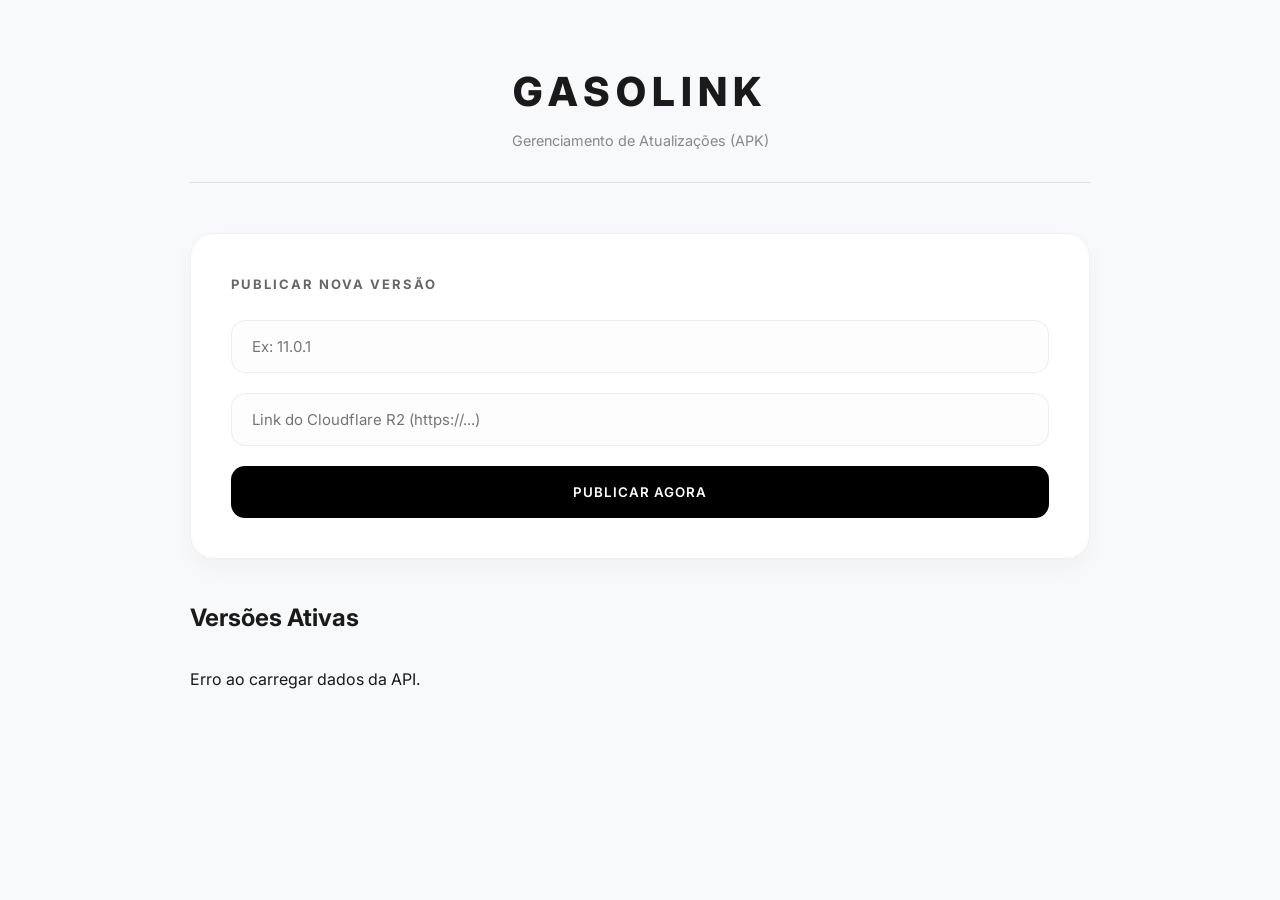
==== sistema.html @ 587d4e15 "feat: login restrito e estrutura de versoes" ====
<!doctype html>
<html lang="pt-br">
  <head>
    <meta charset="UTF-8" />
    <meta name="viewport" content="width=device-width, initial-scale=1.0" />
    <title>Gasolink | Painel de Versões</title>
    <link rel="stylesheet" href="./style/sistema.css" />
  </head>
  <body>
    <div class="container">
      <header>
        <h1>GASOLINK</h1>
        <p>Gerenciamento de Atualizações (APK)</p>
      </header>

      <section class="form-section">
        <h2 id="form-title">Publicar Nova Versão</h2>
        <input type="hidden" id="version-id" />
        <input type="text" id="nomeVersao" placeholder="Ex: 11.0.1" />
        <input
          type="text"
          id="link"
          placeholder="Link do Cloudflare R2 (https://...)"
        />
        <button id="btn-save" onclick="salvarVersao()">PUBLICAR AGORA</button>
        <button
          id="btn-cancel"
          onclick="limparFormulario()"
          style="display: none; background: #555"
        >
          CANCELAR
        </button>
      </section>

      <section class="list-section">
        <h2>Versões Ativas</h2>
        <div id="lista-versoes" class="grid-versoes">
          <p>Carregando versões...</p>
        </div>
      </section>
    </div>
    <script src="./script/sistema.js"></script>
  </body>
</html>
---- style/sistema.css ----
@import url('https://fonts.googleapis.com/css2?family=Inter:wght@400;600;800&display=swap');

* { 
    margin: 0; 
    padding: 0; 
    box-sizing: border-box; 
    font-family: 'Inter', sans-serif; 
}

body { 
    background-color: #f8f9fa; /* Cinza bem claro para destacar os cards brancos */
    color: #1a1a1a; 
    padding: 60px 20px; 
    line-height: 1.6;
}

.container { 
    max-width: 900px; 
    margin: 0 auto; 
}

/* Header mais elegante */
header { 
    margin-bottom: 50px; 
    border-bottom: 1px solid rgba(0,0,0,0.1); 
    padding-bottom: 30px; 
    text-align: center;
}

header h1 { 
    letter-spacing: 6px; 
    font-weight: 800; 
    text-transform: uppercase;
    font-size: 2.5rem;
}

header p {
    opacity: 0.5;
    font-size: 0.9rem;
    margin-top: 5px;
}

/* Seção de Formulário Estilo Card */
.form-section { 
    background: #ffffff; 
    padding: 40px; 
    margin-bottom: 40px; 
    border-radius: 24px; 
    box-shadow: 0 10px 25px rgba(0,0,0,0.03); /* Sombra suave */
    border: 1px solid #f1f1f1;
}

.form-section h2 { 
    margin-bottom: 25px; 
    font-size: 13px; 
    text-transform: uppercase; 
    letter-spacing: 2px; 
    font-weight: 700;
    color: #666;
}

/* Inputs arredondados e modernos */
input { 
    width: 100%; 
    padding: 16px 20px; 
    margin-bottom: 20px; 
    border: 1.5px solid #eee; 
    background: #fdfdfd; 
    font-size: 15px; 
    outline: none; 
    border-radius: 14px;
    transition: all 0.3s ease;
}

input:focus { 
    border-color: #000; 
    background: #fff;
    box-shadow: 0 0 0 4px rgba(0,0,0,0.05);
}

/* Botão Principal com Micro-interação */
button { 
    background: #000; 
    color: #fff; 
    border: none; 
    padding: 18px 35px; 
    font-weight: 600; 
    cursor: pointer; 
    letter-spacing: 1px; 
    border-radius: 14px;
    transition: all 0.3s cubic-bezier(0.4, 0, 0.2, 1);
    width: 100%;
}

button:hover { 
    transform: translateY(-2px);
    box-shadow: 0 8px 20px rgba(0,0,0,0.15);
}

button:active {
    transform: translateY(0);
}

/* Listagem de Versões */
.grid-versoes { 
    display: flex; 
    flex-direction: column; 
    gap: 18px; 
    margin-top: 30px; 
}

.card-versao { 
    background: #fff;
    border: 1px solid #f1f1f1; 
    padding: 24px; 
    display: flex; 
    justify-content: space-between; 
    align-items: center; 
    border-radius: 20px;
    transition: all 0.3s ease;
}

.card-versao:hover {
    border-color: #000;
    box-shadow: 0 5px 15px rgba(0,0,0,0.02);
}

.card-info h3 { 
    font-size: 20px; 
    font-weight: 800;
    margin-bottom: 4px; 
}

.card-info p { 
    font-size: 13px; 
    color: #2563eb; /* Azul sutil para links */
    opacity: 0.8; 
    word-break: break-all;
    font-weight: 500;
}

/* Botões de Ação Menores */
.actions { 
    display: flex; 
    gap: 12px; 
}

.btn-edit { 
    background: #f4f4f4; 
    color: #000;
    padding: 10px 20px; 
    font-size: 12px; 
    width: auto;
    border-radius: 10px;
}

.btn-edit:hover {
    background: #000;
    color: #fff;
}

.btn-delete { 
    background: #fff0f0; 
    color: #ff3b30;
    padding: 10px 20px; 
    font-size: 12px; 
    width: auto;
    border-radius: 10px;
}

.btn-delete:hover {
    background: #ff3b30;
    color: #fff;
    box-shadow: 0 4px 12px rgba(255, 59, 48, 0.2);
}

/* Responsividade */
@media (max-width: 600px) {
    .card-versao {
        flex-direction: column;
        align-items: flex-start;
        gap: 20px;
    }
    .actions {
        width: 100%;
    }
    .actions button {
        flex: 1;
    }
}
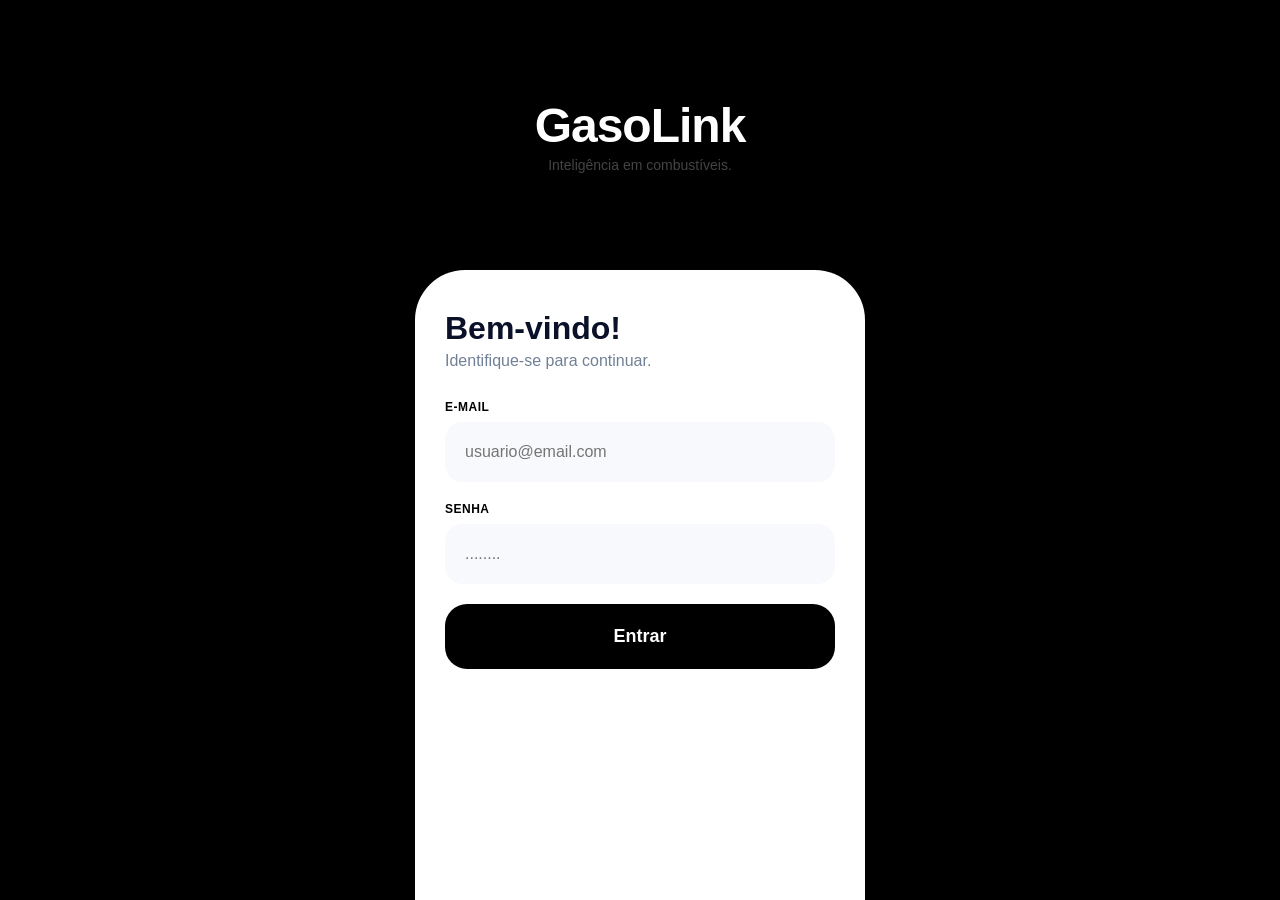
==== commit f9666b4b: "adicionamento de camadas de segurançã" ====
--- a/sistema.html
+++ b/sistema.html
@@ -3,13 +3,45 @@
   <head>
     <meta charset="UTF-8" />
     <meta name="viewport" content="width=device-width, initial-scale=1.0" />
+
+    <meta
+      http-equiv="Cache-Control"
+      content="no-cache, no-store, must-revalidate"
+    />
+    <meta http-equiv="Pragma" content="no-cache" />
+    <meta http-equiv="Expires" content="0" />
+
+    <script src="./script/core-min.js"></script>
+
     <title>Gasolink | Painel de Versões</title>
     <link rel="stylesheet" href="./style/sistema.css" />
   </head>
   <body>
     <div class="container">
       <header>
-        <h1>GASOLINK</h1>
+        <div
+          style="
+            display: flex;
+            justify-content: space-between;
+            align-items: center;
+          "
+        >
+          <h1>GASOLINK</h1>
+          <button
+            onclick="fazerLogout()"
+            style="
+              background: #ff4444;
+              padding: 5px 15px;
+              border-radius: 5px;
+              cursor: pointer;
+              border: none;
+              color: white;
+              font-weight: bold;
+            "
+          >
+            SAIR
+          </button>
+        </div>
         <p>Gerenciamento de Atualizações (APK)</p>
       </header>
 
@@ -39,6 +71,15 @@
         </div>
       </section>
     </div>
+
     <script src="./script/sistema.js"></script>
+
+    <script>
+      // Função simples de logout para o botão que adicionamos
+      function fazerLogout() {
+        localStorage.removeItem("_gl_session");
+        window.location.replace("index.html");
+      }
+    </script>
   </body>
 </html>
--- a/style/sistema.css
+++ b/style/sistema.css
@@ -1,190 +1,190 @@
-@import url('https://fonts.googleapis.com/css2?family=Inter:wght@400;600;800&display=swap');
+@import url("https://fonts.googleapis.com/css2?family=Inter:wght@400;600;800&display=swap");
 
-* { 
-    margin: 0; 
-    padding: 0; 
-    box-sizing: border-box; 
-    font-family: 'Inter', sans-serif; 
+* {
+  margin: 0;
+  padding: 0;
+  box-sizing: border-box;
+  font-family: "Inter", sans-serif;
 }
 
-body { 
-    background-color: #f8f9fa; /* Cinza bem claro para destacar os cards brancos */
-    color: #1a1a1a; 
-    padding: 60px 20px; 
-    line-height: 1.6;
+body {
+  background-color: #f8f9fa; /* Cinza bem claro para destacar os cards brancos */
+  color: #1a1a1a;
+  padding: 60px 20px;
+  line-height: 1.6;
 }
 
-.container { 
-    max-width: 900px; 
-    margin: 0 auto; 
+.container {
+  max-width: 900px;
+  margin: 0 auto;
 }
 
 /* Header mais elegante */
-header { 
-    margin-bottom: 50px; 
-    border-bottom: 1px solid rgba(0,0,0,0.1); 
-    padding-bottom: 30px; 
-    text-align: center;
+header {
+  margin-bottom: 50px;
+  border-bottom: 1px solid rgba(0, 0, 0, 0.1);
+  padding-bottom: 30px;
+  text-align: center;
 }
 
-header h1 { 
-    letter-spacing: 6px; 
-    font-weight: 800; 
-    text-transform: uppercase;
-    font-size: 2.5rem;
+header h1 {
+  letter-spacing: 6px;
+  font-weight: 800;
+  text-transform: uppercase;
+  font-size: 2.5rem;
 }
 
 header p {
-    opacity: 0.5;
-    font-size: 0.9rem;
-    margin-top: 5px;
+  opacity: 0.5;
+  font-size: 0.9rem;
+  margin-top: 5px;
 }
 
 /* Seção de Formulário Estilo Card */
-.form-section { 
-    background: #ffffff; 
-    padding: 40px; 
-    margin-bottom: 40px; 
-    border-radius: 24px; 
-    box-shadow: 0 10px 25px rgba(0,0,0,0.03); /* Sombra suave */
-    border: 1px solid #f1f1f1;
+.form-section {
+  background: #ffffff;
+  padding: 40px;
+  margin-bottom: 40px;
+  border-radius: 24px;
+  box-shadow: 0 10px 25px rgba(0, 0, 0, 0.03); /* Sombra suave */
+  border: 1px solid #f1f1f1;
 }
 
-.form-section h2 { 
-    margin-bottom: 25px; 
-    font-size: 13px; 
-    text-transform: uppercase; 
-    letter-spacing: 2px; 
-    font-weight: 700;
-    color: #666;
+.form-section h2 {
+  margin-bottom: 25px;
+  font-size: 13px;
+  text-transform: uppercase;
+  letter-spacing: 2px;
+  font-weight: 700;
+  color: #666;
 }
 
 /* Inputs arredondados e modernos */
-input { 
-    width: 100%; 
-    padding: 16px 20px; 
-    margin-bottom: 20px; 
-    border: 1.5px solid #eee; 
-    background: #fdfdfd; 
-    font-size: 15px; 
-    outline: none; 
-    border-radius: 14px;
-    transition: all 0.3s ease;
+input {
+  width: 100%;
+  padding: 16px 20px;
+  margin-bottom: 20px;
+  border: 1.5px solid #eee;
+  background: #fdfdfd;
+  font-size: 15px;
+  outline: none;
+  border-radius: 14px;
+  transition: all 0.3s ease;
 }
 
-input:focus { 
-    border-color: #000; 
-    background: #fff;
-    box-shadow: 0 0 0 4px rgba(0,0,0,0.05);
+input:focus {
+  border-color: #000;
+  background: #fff;
+  box-shadow: 0 0 0 4px rgba(0, 0, 0, 0.05);
 }
 
 /* Botão Principal com Micro-interação */
-button { 
-    background: #000; 
-    color: #fff; 
-    border: none; 
-    padding: 18px 35px; 
-    font-weight: 600; 
-    cursor: pointer; 
-    letter-spacing: 1px; 
-    border-radius: 14px;
-    transition: all 0.3s cubic-bezier(0.4, 0, 0.2, 1);
-    width: 100%;
+button {
+  background: #000;
+  color: #fff;
+  border: none;
+  padding: 18px 35px;
+  font-weight: 600;
+  cursor: pointer;
+  letter-spacing: 1px;
+  border-radius: 14px;
+  transition: all 0.3s cubic-bezier(0.4, 0, 0.2, 1);
+  width: 100%;
 }
 
-button:hover { 
-    transform: translateY(-2px);
-    box-shadow: 0 8px 20px rgba(0,0,0,0.15);
+button:hover {
+  transform: translateY(-2px);
+  box-shadow: 0 8px 20px rgba(0, 0, 0, 0.15);
 }
 
 button:active {
-    transform: translateY(0);
+  transform: translateY(0);
 }
 
 /* Listagem de Versões */
-.grid-versoes { 
-    display: flex; 
-    flex-direction: column; 
-    gap: 18px; 
-    margin-top: 30px; 
+.grid-versoes {
+  display: flex;
+  flex-direction: column;
+  gap: 18px;
+  margin-top: 30px;
 }
 
-.card-versao { 
-    background: #fff;
-    border: 1px solid #f1f1f1; 
-    padding: 24px; 
-    display: flex; 
-    justify-content: space-between; 
-    align-items: center; 
-    border-radius: 20px;
-    transition: all 0.3s ease;
+.card-versao {
+  background: #fff;
+  border: 1px solid #f1f1f1;
+  padding: 24px;
+  display: flex;
+  justify-content: space-between;
+  align-items: center;
+  border-radius: 20px;
+  transition: all 0.3s ease;
 }
 
 .card-versao:hover {
-    border-color: #000;
-    box-shadow: 0 5px 15px rgba(0,0,0,0.02);
+  border-color: #000;
+  box-shadow: 0 5px 15px rgba(0, 0, 0, 0.02);
 }
 
-.card-info h3 { 
-    font-size: 20px; 
-    font-weight: 800;
-    margin-bottom: 4px; 
+.card-info h3 {
+  font-size: 20px;
+  font-weight: 800;
+  margin-bottom: 4px;
 }
 
-.card-info p { 
-    font-size: 13px; 
-    color: #2563eb; /* Azul sutil para links */
-    opacity: 0.8; 
-    word-break: break-all;
-    font-weight: 500;
+.card-info p {
+  font-size: 13px;
+  color: #2563eb; /* Azul sutil para links */
+  opacity: 0.8;
+  word-break: break-all;
+  font-weight: 500;
 }
 
 /* Botões de Ação Menores */
-.actions { 
-    display: flex; 
-    gap: 12px; 
+.actions {
+  display: flex;
+  gap: 12px;
 }
 
-.btn-edit { 
-    background: #f4f4f4; 
-    color: #000;
-    padding: 10px 20px; 
-    font-size: 12px; 
-    width: auto;
-    border-radius: 10px;
+.btn-edit {
+  background: #f4f4f4;
+  color: #000;
+  padding: 10px 20px;
+  font-size: 12px;
+  width: auto;
+  border-radius: 10px;
 }
 
 .btn-edit:hover {
-    background: #000;
-    color: #fff;
+  background: #000;
+  color: #fff;
 }
 
-.btn-delete { 
-    background: #fff0f0; 
-    color: #ff3b30;
-    padding: 10px 20px; 
-    font-size: 12px; 
-    width: auto;
-    border-radius: 10px;
+.btn-delete {
+  background: #fff0f0;
+  color: #ff3b30;
+  padding: 10px 20px;
+  font-size: 12px;
+  width: auto;
+  border-radius: 10px;
 }
 
 .btn-delete:hover {
-    background: #ff3b30;
-    color: #fff;
-    box-shadow: 0 4px 12px rgba(255, 59, 48, 0.2);
+  background: #ff3b30;
+  color: #fff;
+  box-shadow: 0 4px 12px rgba(255, 59, 48, 0.2);
 }
 
 /* Responsividade */
 @media (max-width: 600px) {
-    .card-versao {
-        flex-direction: column;
-        align-items: flex-start;
-        gap: 20px;
-    }
-    .actions {
-        width: 100%;
-    }
-    .actions button {
-        flex: 1;
-    }
-}+  .card-versao {
+    flex-direction: column;
+    align-items: flex-start;
+    gap: 20px;
+  }
+  .actions {
+    width: 100%;
+  }
+  .actions button {
+    flex: 1;
+  }
+}
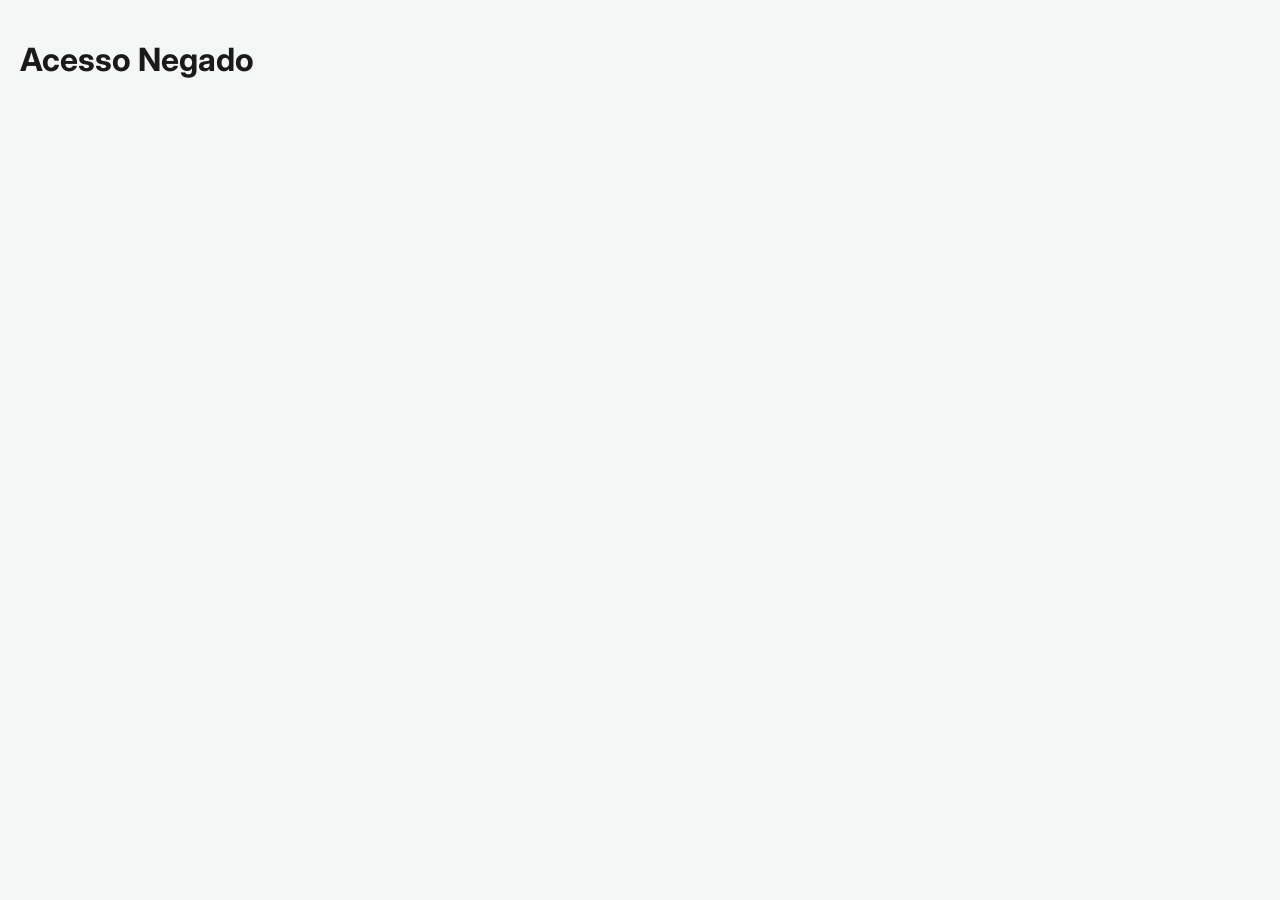
==== commit 296d4e34: "sistema atualizado mais camadas de segurança" ====
--- a/sistema.html
+++ b/sistema.html
@@ -3,83 +3,41 @@
   <head>
     <meta charset="UTF-8" />
     <meta name="viewport" content="width=device-width, initial-scale=1.0" />
-
-    <meta
-      http-equiv="Cache-Control"
-      content="no-cache, no-store, must-revalidate"
-    />
-    <meta http-equiv="Pragma" content="no-cache" />
-    <meta http-equiv="Expires" content="0" />
-
-    <script src="./script/core-min.js"></script>
-
     <title>Gasolink | Painel de Versões</title>
     <link rel="stylesheet" href="./style/sistema.css" />
   </head>
   <body>
     <div class="container">
       <header>
-        <div
-          style="
-            display: flex;
-            justify-content: space-between;
-            align-items: center;
-          "
-        >
-          <h1>GASOLINK</h1>
-          <button
-            onclick="fazerLogout()"
-            style="
-              background: #ff4444;
-              padding: 5px 15px;
-              border-radius: 5px;
-              cursor: pointer;
-              border: none;
-              color: white;
-              font-weight: bold;
-            "
-          >
-            SAIR
-          </button>
-        </div>
+        <h1>GASOLINK</h1>
         <p>Gerenciamento de Atualizações (APK)</p>
       </header>
 
       <section class="form-section">
-        <h2 id="form-title">Publicar Nova Versão</h2>
+        <div class="form-header">
+            <h2 id="form-title">Publicar Nova Versão</h2>
+            <button class="btn-logout" onclick="logout()" title="Sair do Painel">SAIR</button>
+        </div>
+        
         <input type="hidden" id="version-id" />
-        <input type="text" id="nomeVersao" placeholder="Ex: 11.0.1" />
-        <input
-          type="text"
-          id="link"
-          placeholder="Link do Cloudflare R2 (https://...)"
-        />
-        <button id="btn-save" onclick="salvarVersao()">PUBLICAR AGORA</button>
-        <button
-          id="btn-cancel"
-          onclick="limparFormulario()"
-          style="display: none; background: #555"
-        >
-          CANCELAR
-        </button>
+        <div class="input-group">
+            <input type="text" id="nomeVersao" placeholder="Ex: 11.0.1" />
+            <input type="text" id="link" placeholder="Link do Cloudflare R2 (https://...)" />
+        </div>
+        
+        <div class="button-group">
+            <button id="btn-save" onclick="salvarVersao()">PUBLICAR AGORA</button>
+            <button id="btn-cancel" onclick="limparFormulario()" style="display: none; background: #666">CANCELAR</button>
+        </div>
       </section>
 
       <section class="list-section">
         <h2>Versões Ativas</h2>
         <div id="lista-versoes" class="grid-versoes">
-          <p>Carregando versões...</p>
+          <p class="loading">Carregando versões...</p>
         </div>
       </section>
     </div>
-
     <script src="./script/sistema.js"></script>
-
-    <script>
-      // Função simples de logout para o botão que adicionamos
-      function fazerLogout() {
-        localStorage.removeItem("_gl_session");
-        window.location.replace("index.html");
-      }
-    </script>
   </body>
-</html>
+</html>
--- a/style/sistema.css
+++ b/style/sistema.css
@@ -1,190 +1,57 @@
 @import url("https://fonts.googleapis.com/css2?family=Inter:wght@400;600;800&display=swap");
 
-* {
-  margin: 0;
-  padding: 0;
-  box-sizing: border-box;
-  font-family: "Inter", sans-serif;
+* { margin: 0; padding: 0; box-sizing: border-box; font-family: "Inter", sans-serif; }
+
+body { background-color: #f4f7f6; color: #1a1a1a; padding: 40px 20px; }
+
+.container { max-width: 850px; margin: 0 auto; }
+
+header { text-align: center; margin-bottom: 40px; }
+header h1 { letter-spacing: 4px; font-weight: 800; font-size: 2.2rem; }
+header p { opacity: 0.5; font-size: 0.85rem; margin-top: 5px; }
+
+.form-section { 
+    background: #fff; padding: 30px; border-radius: 20px; 
+    box-shadow: 0 10px 30px rgba(0,0,0,0.05); border: 1px solid #eee;
 }
 
-body {
-  background-color: #f8f9fa; /* Cinza bem claro para destacar os cards brancos */
-  color: #1a1a1a;
-  padding: 60px 20px;
-  line-height: 1.6;
+.form-header { display: flex; justify-content: space-between; align-items: center; margin-bottom: 20px; }
+.form-header h2 { font-size: 12px; text-transform: uppercase; letter-spacing: 1px; color: #888; }
+
+.btn-logout { width: auto; padding: 5px 15px; font-size: 10px; background: #eee; color: #666; }
+
+input { 
+    width: 100%; padding: 14px; margin-bottom: 15px; border: 1.5px solid #eee; 
+    border-radius: 12px; font-size: 14px; transition: 0.3s;
+}
+input:focus { border-color: #000; outline: none; background: #fff; }
+
+.button-group { display: flex; gap: 10px; }
+
+button { 
+    background: #000; color: #fff; border: none; padding: 15px; 
+    font-weight: 600; border-radius: 12px; cursor: pointer; transition: 0.3s; width: 100%;
+}
+button:hover { opacity: 0.8; transform: translateY(-1px); }
+
+.grid-versoes { display: flex; flex-direction: column; gap: 15px; margin-top: 30px; }
+
+.card-versao { 
+    background: #fff; padding: 20px; border-radius: 16px; 
+    display: flex; justify-content: space-between; align-items: center;
+    border: 1px solid #eee;
 }
 
-.container {
-  max-width: 900px;
-  margin: 0 auto;
-}
+.card-info h3 { font-size: 18px; margin-bottom: 4px; }
+.card-info p { font-size: 12px; color: #2563eb; word-break: break-all; }
 
-/* Header mais elegante */
-header {
-  margin-bottom: 50px;
-  border-bottom: 1px solid rgba(0, 0, 0, 0.1);
-  padding-bottom: 30px;
-  text-align: center;
-}
+.actions { display: flex; gap: 8px; }
+.btn-edit { background: #f0f0f0; color: #000; padding: 8px 15px; width: auto; font-size: 11px; }
+.btn-delete { background: #fff0f0; color: #ff3b30; padding: 8px 15px; width: auto; font-size: 11px; }
 
-header h1 {
-  letter-spacing: 6px;
-  font-weight: 800;
-  text-transform: uppercase;
-  font-size: 2.5rem;
-}
+.loading { text-align: center; opacity: 0.5; padding: 20px; }
 
-header p {
-  opacity: 0.5;
-  font-size: 0.9rem;
-  margin-top: 5px;
-}
-
-/* Seção de Formulário Estilo Card */
-.form-section {
-  background: #ffffff;
-  padding: 40px;
-  margin-bottom: 40px;
-  border-radius: 24px;
-  box-shadow: 0 10px 25px rgba(0, 0, 0, 0.03); /* Sombra suave */
-  border: 1px solid #f1f1f1;
-}
-
-.form-section h2 {
-  margin-bottom: 25px;
-  font-size: 13px;
-  text-transform: uppercase;
-  letter-spacing: 2px;
-  font-weight: 700;
-  color: #666;
-}
-
-/* Inputs arredondados e modernos */
-input {
-  width: 100%;
-  padding: 16px 20px;
-  margin-bottom: 20px;
-  border: 1.5px solid #eee;
-  background: #fdfdfd;
-  font-size: 15px;
-  outline: none;
-  border-radius: 14px;
-  transition: all 0.3s ease;
-}
-
-input:focus {
-  border-color: #000;
-  background: #fff;
-  box-shadow: 0 0 0 4px rgba(0, 0, 0, 0.05);
-}
-
-/* Botão Principal com Micro-interação */
-button {
-  background: #000;
-  color: #fff;
-  border: none;
-  padding: 18px 35px;
-  font-weight: 600;
-  cursor: pointer;
-  letter-spacing: 1px;
-  border-radius: 14px;
-  transition: all 0.3s cubic-bezier(0.4, 0, 0.2, 1);
-  width: 100%;
-}
-
-button:hover {
-  transform: translateY(-2px);
-  box-shadow: 0 8px 20px rgba(0, 0, 0, 0.15);
-}
-
-button:active {
-  transform: translateY(0);
-}
-
-/* Listagem de Versões */
-.grid-versoes {
-  display: flex;
-  flex-direction: column;
-  gap: 18px;
-  margin-top: 30px;
-}
-
-.card-versao {
-  background: #fff;
-  border: 1px solid #f1f1f1;
-  padding: 24px;
-  display: flex;
-  justify-content: space-between;
-  align-items: center;
-  border-radius: 20px;
-  transition: all 0.3s ease;
-}
-
-.card-versao:hover {
-  border-color: #000;
-  box-shadow: 0 5px 15px rgba(0, 0, 0, 0.02);
-}
-
-.card-info h3 {
-  font-size: 20px;
-  font-weight: 800;
-  margin-bottom: 4px;
-}
-
-.card-info p {
-  font-size: 13px;
-  color: #2563eb; /* Azul sutil para links */
-  opacity: 0.8;
-  word-break: break-all;
-  font-weight: 500;
-}
-
-/* Botões de Ação Menores */
-.actions {
-  display: flex;
-  gap: 12px;
-}
-
-.btn-edit {
-  background: #f4f4f4;
-  color: #000;
-  padding: 10px 20px;
-  font-size: 12px;
-  width: auto;
-  border-radius: 10px;
-}
-
-.btn-edit:hover {
-  background: #000;
-  color: #fff;
-}
-
-.btn-delete {
-  background: #fff0f0;
-  color: #ff3b30;
-  padding: 10px 20px;
-  font-size: 12px;
-  width: auto;
-  border-radius: 10px;
-}
-
-.btn-delete:hover {
-  background: #ff3b30;
-  color: #fff;
-  box-shadow: 0 4px 12px rgba(255, 59, 48, 0.2);
-}
-
-/* Responsividade */
 @media (max-width: 600px) {
-  .card-versao {
-    flex-direction: column;
-    align-items: flex-start;
-    gap: 20px;
-  }
-  .actions {
-    width: 100%;
-  }
-  .actions button {
-    flex: 1;
-  }
-}
+    .card-versao { flex-direction: column; align-items: flex-start; gap: 15px; }
+    .actions { width: 100%; }
+}
